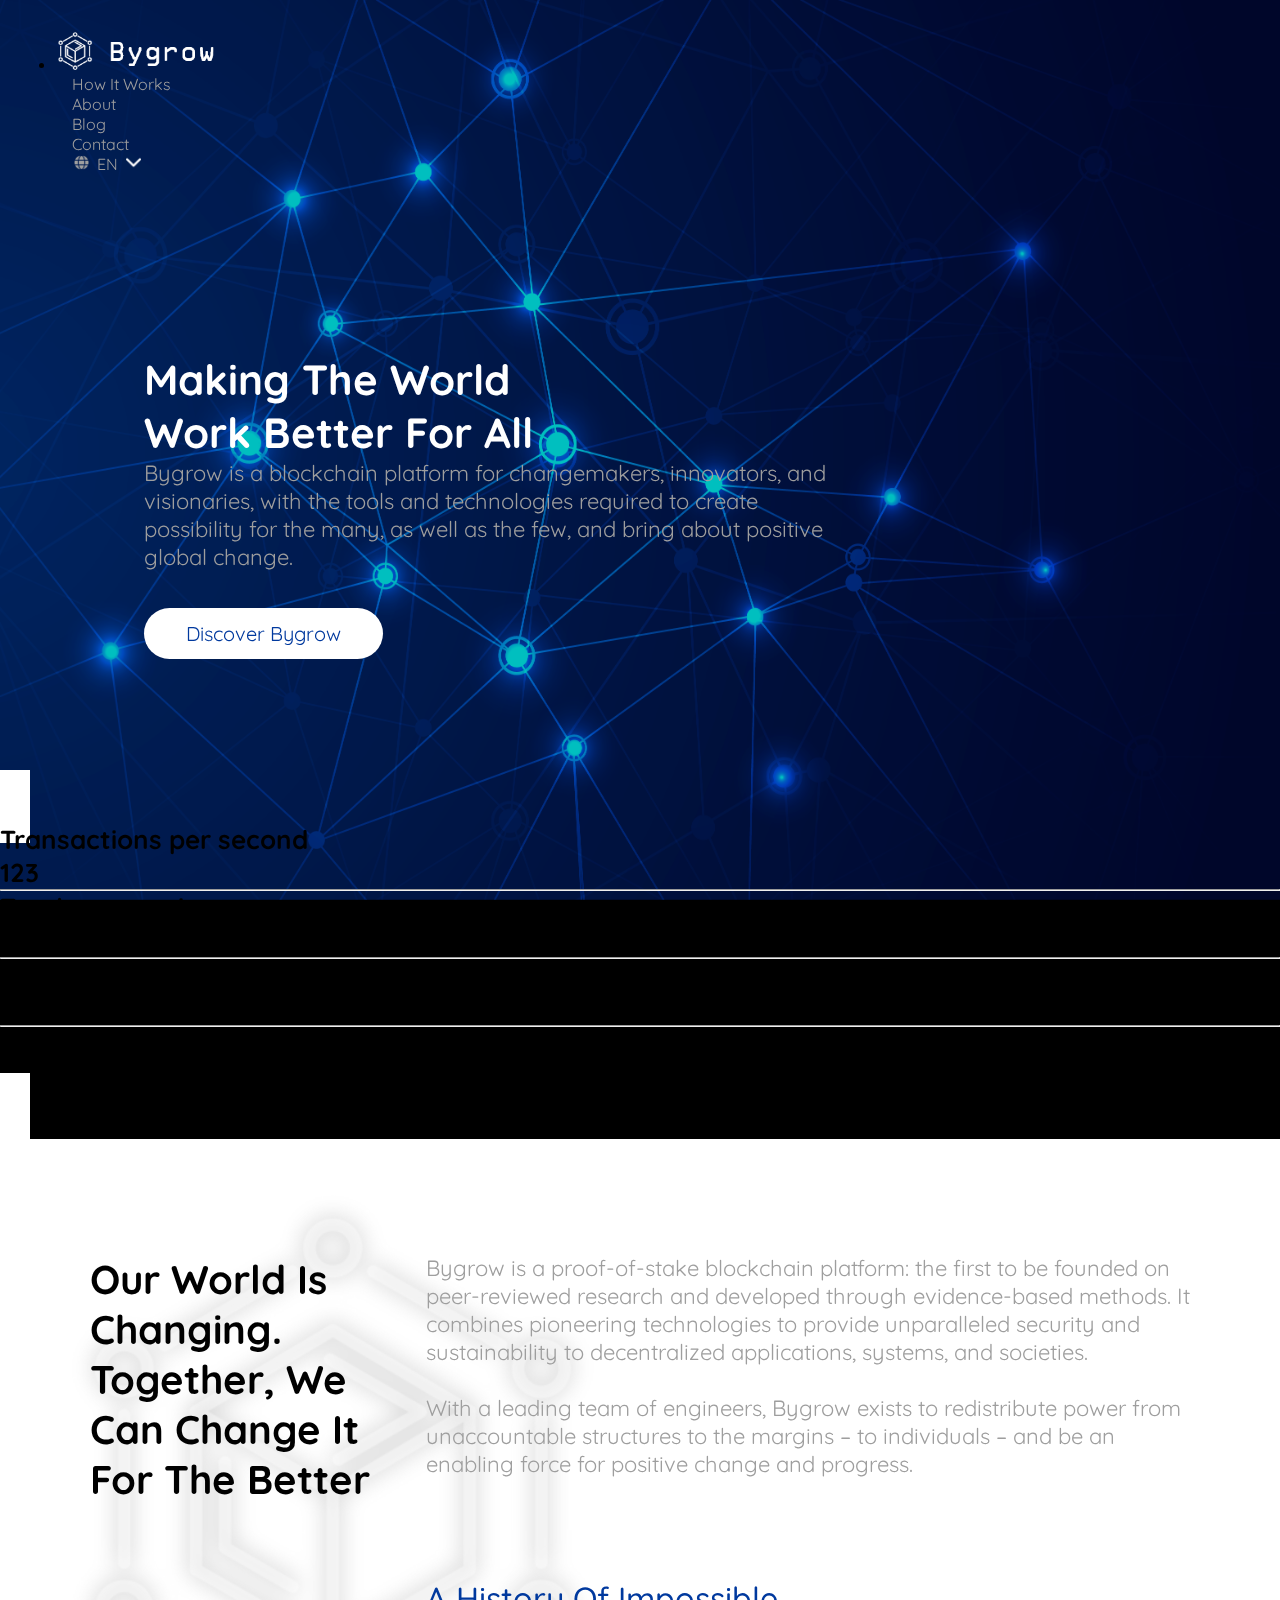
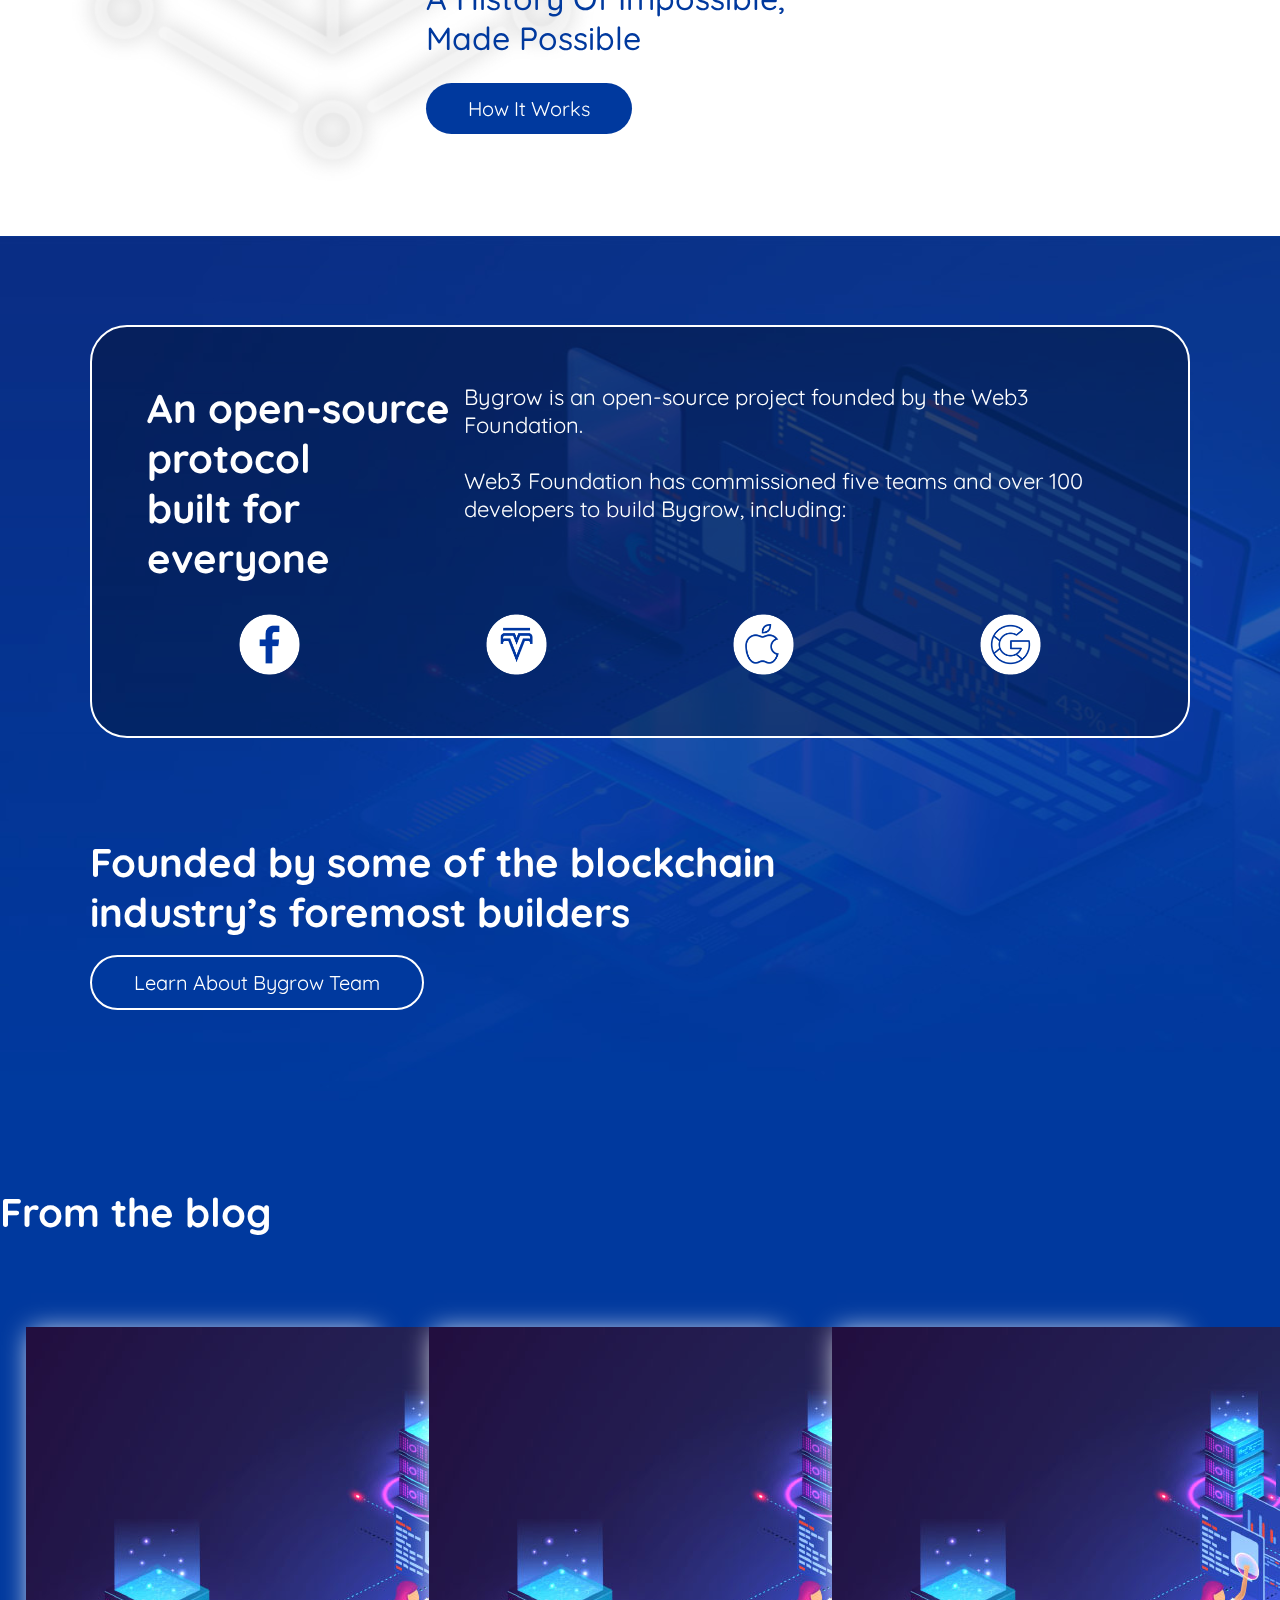
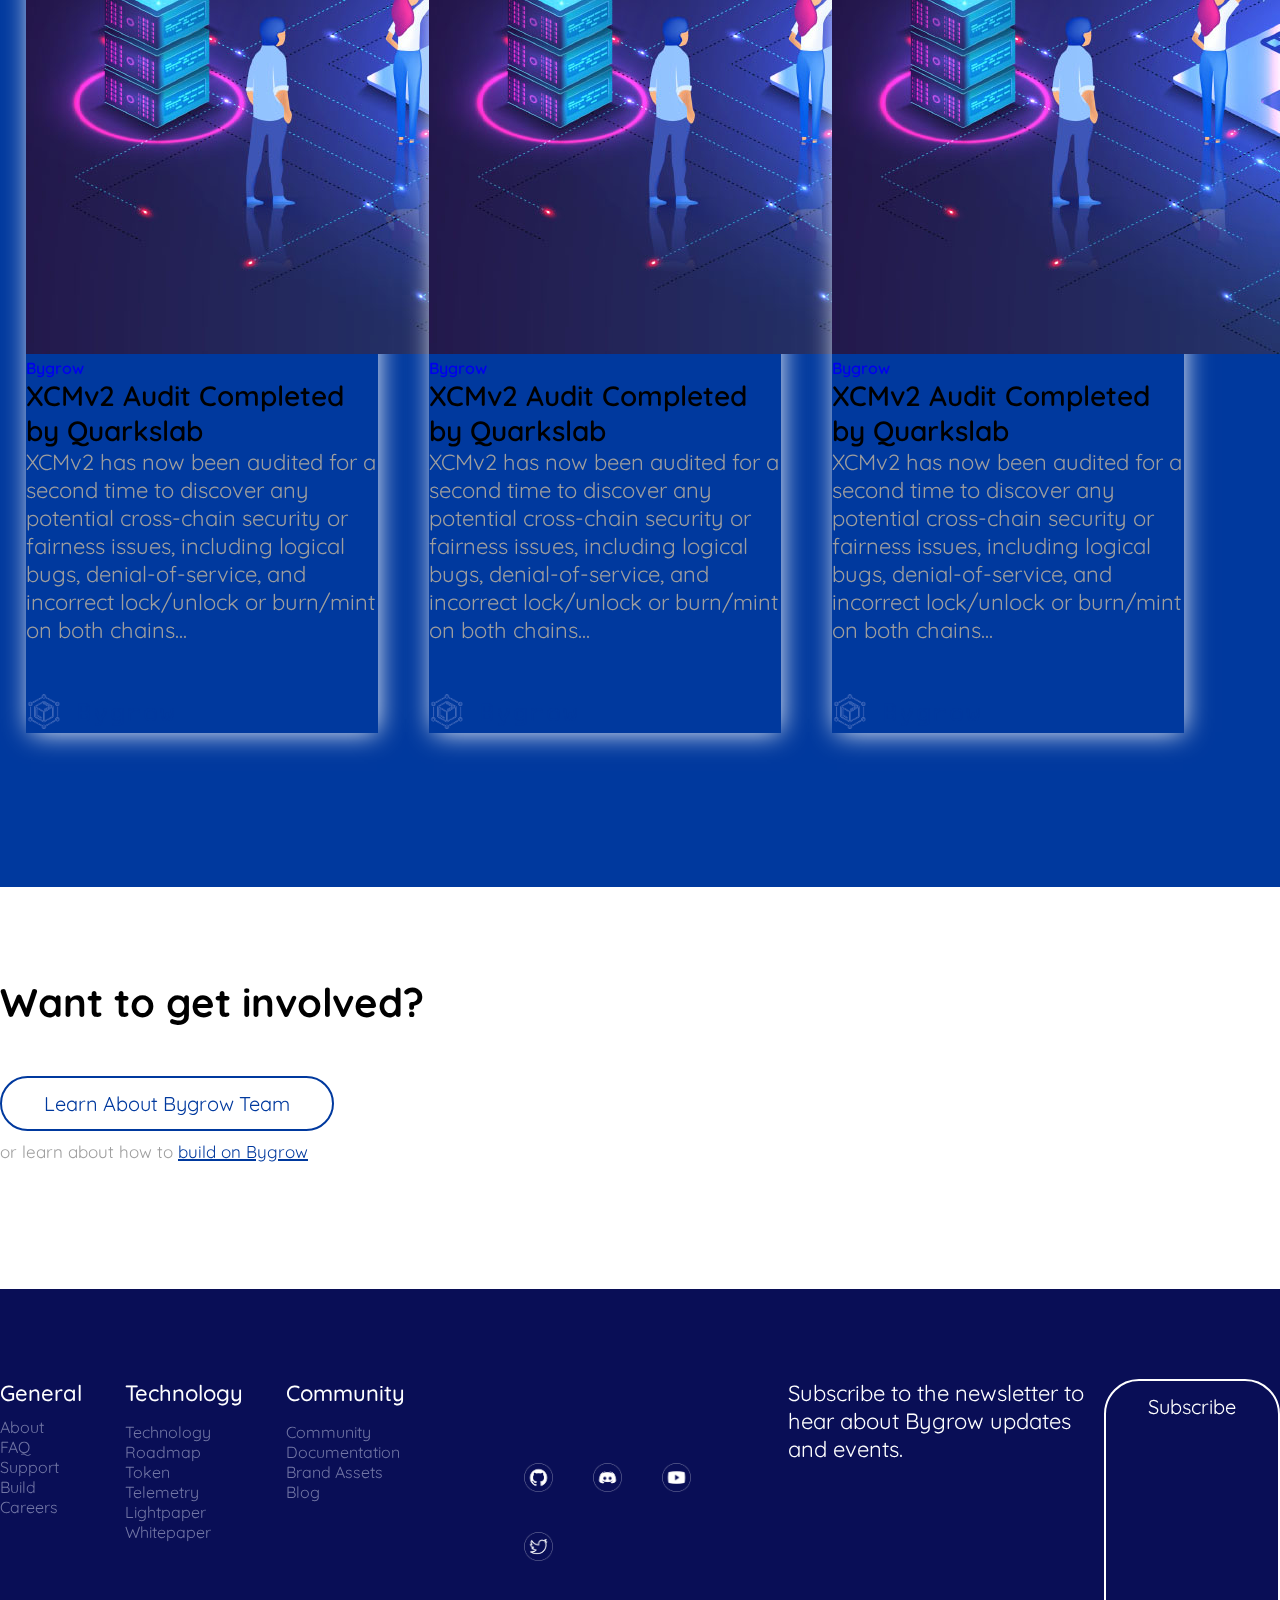
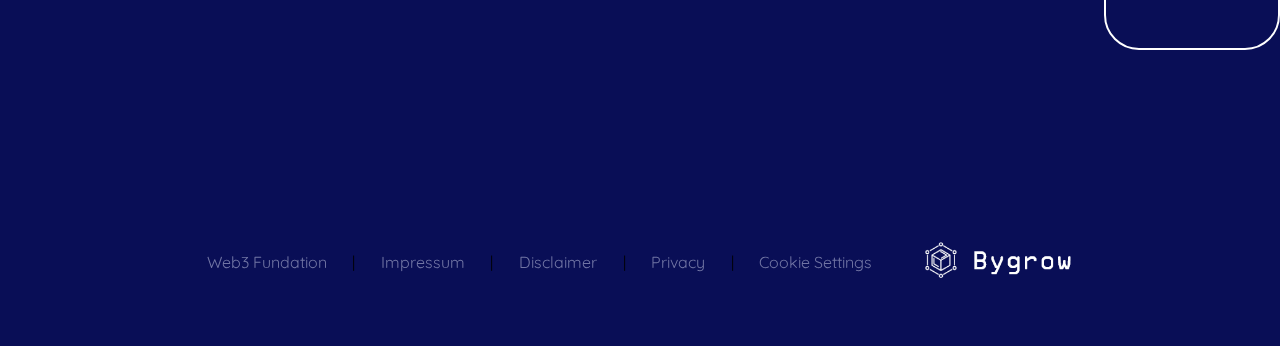
==== index.html @ 1bde553d "second commit windows" ====
<!DOCTYPE html>
<html lang="en">
    <head>
        <meta charset="UTF-8">
        <meta http-equiv="X-UA-Compatible" content="IE=edge">
        <meta name="viewport" content="width=device-width, initial-scale=1.0">

        <!-- ATENCIÓN: La idea es ir haciendo lo mejor posible únicamente con las herramientas que tienen todos hoy en día en el curso.
        No tiene sentido que me ponga a configurar JS si mis compañeros todavía no lo saben, no es justo. 
        Entonces se me ocurrió hacer este desafío, también para practicar los conocimientos y aprender cosas nuevas.
        
        Muchas gracias!

        Atte, 
        Emanuel Nuñez -->

        
        <!-- Fonts {No son las del prototipo pero se parecen} -->
            <!-- Inconsolata -->
                <link rel="preconnect" href="https://fonts.googleapis.com">
                <link rel="preconnect" href="https://fonts.gstatic.com" crossorigin>
                <link href="https://fonts.googleapis.com/css2?family=Inconsolata&display=swap" rel="stylesheet">

            <!-- Quicksand -->
                <link rel="preconnect" href="https://fonts.googleapis.com">
                <link rel="preconnect" href="https://fonts.gstatic.com" crossorigin>
                <link href="https://fonts.googleapis.com/css2?family=Quicksand:wght@300;400;500;600;700&display=swap" rel="stylesheet">

        <!-- CSS only - Conexión a Bootstrap -->
        <link href="https://cdn.jsdelivr.net/npm/bootstrap@5.2.0-beta1/dist/css/bootstrap.min.css" rel="stylesheet" integrity="sha384-0evHe/X+R7YkIZDRvuzKMRqM+OrBnVFBL6DOitfPri4tjfHxaWutUpFmBp4vmVor" crossorigin="anonymous">
        
        <!-- Archivos .css -->
        <link rel="stylesheet" type="text/css" href="css/style.css">
        <link rel="stylesheet" type="text/css" href="css/responsive.css">


        <title>Bygrow - Crypto Blockchain</title>
    </head>

    <!-- Elimino todos los diseños colocados en este HTML y los coloco en CSS -->
    <body>

        <header>

            <!-- Navbar -->
            <nav class="nav-bar">

                <div class="nav-bar__items d-flex flex-row justify-content-between">

                    <ul class="nav d-flex mb-3">
                        <li>
                            <a href="index.html">
                                <img src="assets/logo.png" class="navbar-logo" alt="Bygrow logo">
                            </a>
                        </li>
                    </ul>

                    <ul class="nav d-flex justify-content-end mb-3">



                        <!-- Elementos del navbar -->
                        <!-- <li class="me-auto p-2">
                            <a href="index.html">
                                <img src="assets/logo.png" alt="Bygrow logo">
                            </a>
                        </li> -->


                        <li class="li-item li-item__list"><a href="views/howItWorks.html">How It Works</a></li>
                        <li class="li-item li-item__list"><a href="views/about.html">About</a></li>
                        <li class="li-item li-item__list"><a href="views/blog.html">Blog</a></li>
                        <li class="li-item li-item__list"><a href="views/contact.html">Contact</a></li>
                        <li class="li-item li-item__list li-lang">

                            <div class="lang d-flex justify-content-center align-items-center">
                                <!-- Isoptipo del mundo -->
                                <img src="assets/world.png" class="lang-item mundo-idioma" alt="World">

                                <!-- Este <a></a> va a tener la función de cambiar el idioma -->
                                <a href="#" class="lang-item lang-selector">EN</a>

                                <img src="assets/flecha.png" class="lang-item flecha-idioma" alt="Language Selector">
                            </div>

                        </li>

                        <!-- Por ahora voy a utilizar el icono hamburguesa unicamente
                        para señalar que va a ir ahí pero no es funcional aún, 
                        por eso es que se coloca en una posición incorrecta, 
                        con JS elimino los otros <li> -->
                            <li class="li-item li-hamburguer"><img src="assets/menu.png" alt=""></li>
                    </ul>

                </div>

            </nav>
            
        </header>
        <!--------->
        

        <!-- Sección Portada -->
        <section class="portada">
            
            <div class="">

                <div class="d-flex justify-content-center align-items-center">
                    <!-- Esta era la imagen que ahora es aplicada con CSS como background -->
                    <img src="assets/portada.png" class="fondo-portada" alt="Portrait Image">
                </div>

                <div class="p-2 flex-sm-column contenido-portada">

                    <h1 class="first-title">
                        Making The World <br>
                        Work Better For All
                    </h1>
                    <p class="subtitle"> 
                        Bygrow is a blockchain platform for changemakers, innovators,
                        and visionaries, with the tools and technologies required to create
                        possibility for the many, as well as the few, and bring about
                        positive global change.
                    </p>

                    <!-- Por ahora será un <a></a> pero la intención es un button con JS-->
                    <a href="howItWorks.html" class="boton">Discover Bygrow</a>
                    <!-- <button class="d-sm button">
                        Discover Bygrow
                    </button> -->

                </div>

                <!-- Estos parametros serán entregados con JS desde una base de datos -->
                <div class="general-data d-flex flex-column justify-content-between">

                    <!-- Seguramente diseñe con CSS o diseñe en svg el rectángulo donde va la data -->
                    <!-- <img src="assets/data-portada.png" alt="Data Base Image"> -->

                    <div class="data-number d-flex flex-row align-items-center justify-content-between">
                        <p class="col-md-6">Transactions per second</p>
                        <p class="col-md-6 text-end" data-transactionPerSecond="param">123</p>
                    </div>
                    <!-- Divisor provisorio -->
                    <hr>
                    <div class="data-number d-flex flex-row align-items-center justify-content-between">
                        <p class="col-md-6">Total transaction</p>
                        <p class="col-md-6 text-end" data-totalTransaction="param2">20,200,200</p>
                    </div>
                    <!-- Divisor provisorio -->
                    <hr>
                    <div class="data-number d-flex flex-row align-items-center justify-content-between">
                        <p class="col-md-6">Avg. cost per transaction</p>
                        <p class="col-md-6 text-end" data-cost="param3">$0.000003</p>
                    </div>
                    <!-- Divisor provisorio -->
                    <hr>
                    <div class="data-number d-flex flex-row align-items-center justify-content-between">
                        <p class="col-md-6">Validator nodes</p>
                        <p class="col-md-6 text-end" data-nodes="param4">234</p>
                    </div>

                </div>

            </div>

        </section>
        <!--------->


        <!-- Sección Resumen -->
        <section class="resumen">

            <div class="contenido-resumen">
                

                <!-- <img src="assets/logo-imagen.png" class="resumen-img" alt="Logo Image"> -->
                

                <div class="d-flex resumen-info flex-column justify-content-between">
                    
                    <div class="col-md-6">
                        <h2 class="title">
                            Our World Is Changing.
                            Together, We Can Change It For
                            The Better
                        </h2>
                    </div>

                    <div class="col-md-6">

                        <p class=" subtitle">Bygrow is a proof-of-stake blockchain platform: the first to be
                            founded on peer-reviewed research and developed through
                            evidence-based methods. It combines pioneering technologies to
                            provide unparalleled security and sustainability to decentralized
                            applications, systems, and societies. <br><br>
                            With a leading team of engineers, Bygrow exists to redistribute
                            power from unaccountable structures to the margins – to
                            individuals – and be an enabling force for positive change and
                            progress.
                        </p>
                        <h3>A History Of Impossible, <br>
                            Made Possible
                        </h3>
                        <a href="views/howItWorks.html" class="boton-sec">How It Works</a>
                    </div>
                </div>

            </div>

        </section>
        <!--------->


        <!-- Sección Colaboración -->
        <section class="colaboracion">
        
            <div class="contenido-colaboracion">
                
                <!-- Imagen fondo -->
                <!-- <img src="assets/colaboracion.jpg" class="colaboracion-img" alt="Participates Image"> -->

                <div class="container part-description">

                    <div class="d-flex flex-column justify-content-between colaboracion-texto">
                        <h2>An open-source protocol <br>
                            built for everyone
                        </h2>
                        <p class="subtitle">Bygrow is an open-source project founded by the Web3 Foundation. <br><br>
                            Web3 Foundation has commissioned five teams and over 100 developers to build Bygrow, including:
                        </p>

                    </div>

                    <!-- Cada uno de estos elipses tendrá el logo de la respectiva empresa -->
                    <div class="d-flex justify-content-between empresas-logo">
                        <a href="https://www.facebook.com/" target="_blank"><img src="assets/elipseFace.png" alt="Facebook Logo"></a>
                        <a href="https://www.tesla.com/" target="_blank"><img src="assets/elipseTesla.png" alt="Tesla Logo"></a>
                        <a href="https://www.apple.com/" target="_blank"><img src="assets/elipseApple.png" alt="Apple Logo"></a>
                        <a href="https://www.google.com/" target="_blank"><img src="assets/elipseGoogle.png" alt="Google Logo"></a>
                    </div>

                </div>

                <h2 class="title">
                    Founded by some of the blockchain <br>
                    industry’s foremost builders
                </h2>

                <a href="views/howItWorks.html" class="boton-ter">Learn About Bygrow Team</a>
                
            </div>

        </section>
        <!--------->


        <!-- Sección Resumen del Blog -->
        <section class="contenido-blog-resumen">

            <div class="container">

                <h2 class="title text-center">
                    From the blog
                </h2>

                <!-- Le coloco estilo para que no quede impresentable ahora unicamente -->
                <div class="container blog-cards d-flex flex-column justify-content-center align-items-center">

                    <!-- Con un addEventListener() lleva al blog -->
                    <div class="card info-cards">

                        <img class="card-img-top" src="assets/card-image.jpg" alt="Blog Resume">

                        <!-- Contenido de la tarjeta -->
                        <div class="card-body">
                            <a href="blog.html" class="card-link">Bygrow</a>
                            <h3 class="card-title">XCMv2 Audit Completed by Quarkslab</h3>
                            <p class="subtitle">XCMv2 has now been audited for a
                                second time to discover any
                                potential cross-chain security or
                                fairness issues, including logical
                                bugs, denial-of-service, and
                                incorrect lock/unlock or burn/mint
                                on both chains...
                            </p>
                            <a href="index.html">
                                <!-- Le coloco un width, proximamente con CSS -->
                                <img src="assets/logo-azul.png" alt="Bygrow logo">
                            </a>
                        </div>

                    </div>

                    <!-- Con un addEventListener() lleva al blog -->
                    <div class="card info-cards">

                        <img class="card-img-top" src="assets/card-image.jpg" alt="Blog Resume">

                        <!-- Contenido de la tarjeta -->
                        <div class="card-body">
                            <a href="blog.html" class="card-link">Bygrow</a>
                            <h3 class="card-title">XCMv2 Audit Completed by Quarkslab</h3>
                            <p class="subtitle">XCMv2 has now been audited for a
                                second time to discover any
                                potential cross-chain security or
                                fairness issues, including logical
                                bugs, denial-of-service, and
                                incorrect lock/unlock or burn/mint
                                on both chains...
                            </p>
                            <a href="index.html">
                                <!-- Le coloco un width, proximamente con CSS -->
                                <img src="assets/logo-azul.png" alt="Bygrow logo">
                            </a>
                        </div>

                    </div>

                    <!-- Con un addEventListener() lleva al blog -->
                    <div class="card info-cards">

                        <img class="card-img-top" src="assets/card-image.jpg" alt="Blog Resume">

                        <!-- Contenido de la tarjeta -->
                        <div class="card-body">
                            <a href="blog.html" class="card-link">Bygrow</a>
                            <h3 class="card-title">XCMv2 Audit Completed by Quarkslab</h3>
                            <p class="subtitle">XCMv2 has now been audited for a
                                second time to discover any
                                potential cross-chain security or
                                fairness issues, including logical
                                bugs, denial-of-service, and
                                incorrect lock/unlock or burn/mint
                                on both chains...
                            </p>
                            <a href="index.html">
                                <!-- Le coloco un width, proximamente con CSS -->
                                <img src="assets/logo-azul.png" alt="Bygrow logo">
                            </a>
                        </div>

                    </div>

                </div>

            </div>

        </section>
        <!--------->


        <!-- Sección Unirse -->
        <section class="unirse">

            <div class="container text-center">

                <h2 class="title">Want to get involved?</h2>
                <a href="views/howItWorks.html" class="boton-cua">Learn About Bygrow Team</a>
                <p class="subtitle">or learn about how to <a href="#">build on Bygrow</a></p>

            </div>

        </section>
        <!--------->

        <!-- Footer -->
        <footer class="footer">

            <div class="container">

                <div class="footer-referencias d-flex flex-column align-items-center">

                    <!-- Cada una de las columnas de referencias -->
                    <div class="seccion-referencias col-md-2">

                        <h4>General</h4>
                        <ul>
                            <!-- Las referencias están de ejemplo unicamente -->
                            <li style="list-style: none;"><a href="#">About</a></li>
                            <li style="list-style: none;"><a href="#">FAQ</a></li>
                            <li style="list-style: none;"><a href="#">Support</a></li>
                            <li style="list-style: none;"><a href="#">Build</a></li>
                            <li style="list-style: none;"><a href="#">Careers</a></li>
                        </ul>
                        
                    </div>

                    <!-- Cada una de las columnas de referencias -->
                    <div class="seccion-referencias col-md-2">

                        <h4>Technology</h4>
                        <ul>
                            <!-- Las referencias están de ejemplo unicamente -->
                            <li style="list-style: none;"><a href="#">Technology</a></li>
                            <li style="list-style: none;"><a href="#">Roadmap</a></li>
                            <li style="list-style: none;"><a href="#">Token</a></li>
                            <li style="list-style: none;"><a href="#">Telemetry</a></li>
                            <li style="list-style: none;"><a href="#">Lightpaper</a></li>
                            <li style="list-style: none;"><a href="#">Whitepaper</a></li>
                        </ul>
                        
                    </div>

                    <!-- Cada una de las columnas de referencias -->
                    <div class="seccion-referencias col-md-2">

                        <h4>Community</h4>
                        <ul>
                            <!-- Las referencias están de ejemplo unicamente -->
                            <li style="list-style: none;"><a href="#">Community</a></li>
                            <li style="list-style: none;"><a href="#">Documentation</a></li>
                            <li style="list-style: none;"><a href="#">Brand Assets</a></li>
                            <li style="list-style: none;"><a href="#">Blog</a></li>
                        </ul>
                        
                    </div>

                    <!-- Cada una de las columnas de referencias -->
                    <div class="seccion-referencias seccion-referencias__media col-md-2 d-flex flex-column align-items-center">
                        
                        <!-- Enlaces a redes sociales -->
                        <div class="social-media d-flex flex-row justify-content-between">

                            <!-- Envía a cada red social -->
                            <a href="https://www.github.com/"><img class="footer-social__media" src="assets/githubMedia.png" alt="Social Media"></a>
                            <a href="https://www.discord.com/"><img class="footer-social__media" src="assets/discordMedia.png" alt="Social Media"></a>
                            <a href="https://www.youtube.com/"><img  class="footer-social__media" src="assets/youtubeMedia.png" alt="Social Media"></a>
                            <a href="https://www.twitter.com/"><img  class="footer-social__media" src="assets/twitterMedia.png" alt="Social Media"></a>
                        </div>
                        
                        <p class="subtitle">Subscribe to the newsletter to hear about
                            Bygrow updates and events.
                        </p>

                        <a href="views/howItWorks.html" class="boton-cin">Subscribe</a>

                    </div>

                </div>

                <!-- Bases y condiciones de la empresa -->
                <div class="d-flex flex-column justify-content-center align-items-center footer-bases">
                    
                    <!-- Referencias a información de la empresa -->
                    <a href="#">Web3 Fundation</a>
                    <!-- División provisoria -->
                    |
                    <a href="#">Impressum</a>
                    <!-- División provisoria -->
                    |
                    <a href="#">Disclaimer</a>
                    <!-- División provisoria -->
                    |
                    <a href="#">Privacy</a>
                    <!-- División provisoria -->
                    |
                    <a href="#">Cookie Settings</a>

                    <!-- Referencia a página principal -->
                    <a href="index.html"> <img src="assets/logo.png" alt="Bygrow logo"> </a>

                </div>

            </div>

        </footer>
        <!--------->

    </body>
</html>
---- css/style.css ----
/* ATENCIÓN: El proyecto está realizado en Mobile first, el cual tendrá otro archivo con los media querys correspondientes para diseños Tablet y Desktop */


/* Propiedades personalizadas o variables del style.css */
:root{
    --color-1: #fff;
    --color-2: #9E9E9E;
    --color-3: #606060;
    --color-4: #000;
    --color-5: #00399E;
    --color-6: #090E56;
    --color-7: #7175A4;
}

/* Reseteo el diseño predeterminado del navegador */
* { 
    margin: 0;
    padding: 0;
    box-sizing: border-box;
    font-family: 'Quicksand', sans-serif;;
}





/* Config general */
body {
    background-color: var(--color-4);
}

a {
    text-decoration: none;
}

h2 {
    color: var(--color-4);
    font-weight: bolder;
    font-size: 32px;
    margin-bottom: 8%;    
}

h3 {
    color: var(--color-4);
    font-weight: 600;
    font-size: 28px;
}

.subtitle {
    color: var(--color-2);
    font-size: 22px;
    margin-bottom: 50px;
}

.boton {
    text-decoration: none;
    background-color: var(--color-1);
    color: var(--color-5);
    padding: 13px 42px;
    border-radius: 35px;
    font-size: 20px;
}

.boton:hover {
    text-decoration: none;
    background-color: var(--color-5);
    color: var(--color-1);
    padding: 13px 42px;
    border-radius: 35px;
    border: 2px solid var(--color-1);
    font-size: 20px;
}

.boton-sec {
    text-decoration: none;
    background-color: var(--color-5);
    color: var(--color-1);
    padding: 13px 42px;
    border-radius: 35px;
    font-size: 20px;
}

.boton-sec:hover {
    text-decoration: none;
    background-color: var(--color-1);
    color: var(--color-5);
    padding: 13px 42px;
    border-radius: 35px;
    border: 2px solid var(--color-5);
    font-size: 20px;
}

.boton-ter {
    text-decoration: none;
    background-color: var(--color-5);
    color: var(--color-1);
    padding: 13px 42px;
    border-radius: 35px;
    font-size: 20px;
    border: 2px solid var(--color-1);
}

.boton-ter:hover {
    text-decoration: none;
    background-color: var(--color-1);
    color: var(--color-5);
    padding: 13px 42px;
    border-radius: 35px;
    border: 2px solid var(--color-5);
    font-size: 20px;
}

.boton-cua {
    text-decoration: none;
    background-color: var(--color-1);
    color: var(--color-5);
    padding: 13px 42px;
    border-radius: 35px;
    font-size: 20px;
    border: 2px solid var(--color-5);
}

.boton-cua:hover {
    text-decoration: none;
    background-color: var(--color-5);
    color: var(--color-1);
    padding: 13px 42px;
    border-radius: 35px;
    font-size: 20px;
}

.boton-cin {
    text-decoration: none;
    background-color: var(--color-6);
    color: var(--color-1);
    padding: 13px 42px;
    border-radius: 35px;
    font-size: 20px;
    border: 2px solid var(--color-1);
}

.boton-cin:hover {
    text-decoration: none;
    background-color: var(--color-1);
    color: var(--color-6);
    padding: 13px 42px;
    border-radius: 35px;
    font-size: 20px;
}



/* ----- */




/* Navbar */
.nav-bar {
    background-color: none;
}

.nav-bar .nav-bar__items {
    margin: 2rem 3.5rem;
}

.nav .navbar-logo {
    width: 160px;
}

.nav .li-item {
    margin: 0 1rem;
    font-family: 'Inconsolata', monospace;
    list-style: none;
}

.nav .li-item a {
    color: var(--color-2);
    text-decoration: none;
}

.nav .li-item a:hover {
    color: var(--color-3);
    text-decoration: none;
}

.nav .lang .mundo-idioma, .nav .lang .flecha-idioma {
    width: 15px;
}

.nav .lang-item {
    margin: 0 2px;
}

/* ----- */




/* Sección Portada */
.portada {
    margin: 15% 0;
}

.portada .fondo-portada {
    position: absolute;
    /* width: 100%; */
    height: 100%;
    z-index: -10;
    top: 0;
    left: 0;
    opacity: 0.75;
    position: fixed;
}

.portada .first-title {
    color: var(--color-1);
    font-weight: bold;
    font-size: 42px;
}

.portada .subtitle {
    
}

.portada .general-data {
    display: inline;
    margin-top: 75px;
    background-color: var(--color-1);
    font-size: 26px;
    padding: 20px 30px;
    font-weight: bold;
}

.portada .contenido-portada {
    margin: 35px;
}

/* ----- */




/* Sección Resumen */
.resumen {
    background-color: var(--color-1);
    background-image: url(../assets/logo-imagen.png);
    background-size: cover;
    background-position: left;
}

.contenido-resumen {
    padding: 23% 7%;
}

.contenido-resumen h3 {
    margin-top: 13%;
    margin-bottom: 5%;
    font-size: 27px;
    color: var(--color-5);
    font-weight: 500;
}
/* ----- */




/* Sección Colaboración */
.colaboracion {
    padding-top: 30%;
    padding-bottom: 20%;
    background-image: url('../assets/colaboracion.jpg');
    background-size: cover;
    background-position: center;
}

.contenido-colaboracion {
    padding-left: 7%;
    padding-right: 7%;
}

.colaboracion h2 {
    color: var(--color-1);
}

.colaboracion .empresas-logo {
    margin-bottom: 5%;
}

.colaboracion .empresas-logo img {
    width: 65px;
}

.colaboracion .part-description {
    border: 2px solid var(--color-1);
    border-radius: 37px;
    border-radius: 2;
    padding: 5%;
    background-color: rgba(0, 0, 0, 0.3);
    margin-bottom: 9%;
}

.colaboracion .part-description p {
    color: var(--color-1);
}
/* ----- */



/* Sección Contenido blog resumen */
.contenido-blog-resumen {
    padding-top: 25%;
    padding-bottom: 20%;
    background-color: var(--color-5);
}

.contenido-blog-resumen h2 {
    color: var(--color-1);
    margin-bottom: 5%;
}

.contenido-blog-resumen .card {
    margin-bottom: 10%;
}

.contenido-blog-resumen .info-cards {
    width: 22rem;
    box-shadow: 2px 2px 26px -3px var(--color-1);
}

.contenido-blog-resumen .card-body a {
    font-weight: 600;
}

.contenido-blog-resumen .card-body img {
    width: 150px;
}

/* ------ */



/* Sección Unirse */
.unirse {
    padding-top: 25%;
    padding-bottom: 15%;
    background-color: var(--color-1);
}

.unirse .subtitle {
    margin-top: 7%;
    font-size: 17px;
}

.unirse .subtitle a {
    color: var(--color-5);
    text-decoration: solid underline var(--color-5) 2px;
}

.unirse .subtitle a:hover {
    color: var(--color-5);
    text-decoration: solid underline var(--color-5) 2px;
}
/* ----- */




/* Sección Footer */
.footer {
    padding-top: 15%;
    padding-bottom: 15%;
    background-color: var(--color-6);
}

.footer h4 {
    color: var(--color-1);
    font-size: 22px;
    font-weight: 500;
}

.footer ul {
    padding: 0;
    text-align: center;
}

.footer .social-media {
    margin: 8% 7%;
}

.footer li a {
    color: var(--color-7);
}

.footer .footer-social__media {
    width: 65px;
    padding: 8%;
}

.footer .subtitle {
    color: var(--color-1);
    text-align: center;
    margin-bottom: 22px;
}

.footer .footer-bases {
    margin-top: 13%;
}

.footer .footer-bases a {
    margin-bottom: -4%;
    color: var(--color-7);
}

.footer .footer-bases img {
    margin-top: 25%;
    width: 150px;
}

/* ----- */
---- css/responsive.css ----
@media only screen and (min-width:992px) {
    /* Config General */
    h2 {
        color: var(--color-4);
        font-weight: bolder;
        font-size: 40px;
        margin-bottom: 5%;
    }
    
    /* ----- */


    /* Navbar */
    .nav .li-item__list {
        visibility: visible;
    }

    .nav .li-hamburguer {
        visibility: hidden;
    }
    /* ----- */



    /* Seccion Portada */
    .portada {
        margin: 1% 0;
    }

    .portada .subtitle {
        margin-right: 30%;
    }

    .portada .contenido-portada {
        margin: 9rem 9rem;
    }

    .contenido-resumen {
        padding: 9% 7%;
    }

    .portada .general-data {
        margin-bottom: 75px;
    }

    .subtitle {
        color: var(--color-2);
        font-size: 22px;
    }

    .portada .fondo-portada {
        position: absolute;
        width: 100%;
        /* height: 100%; */
        z-index: -10;
        top: 0;
        left: 0;
        opacity: 0.75;
        position: fixed;
    }
    /* ----- */



    /* Sección Resumen */
    .resumen .resumen-info {
        display: flex!important;
        flex-direction: row!important;
    }

    .contenido-resumen h3 {
        margin-top: 13%;
        margin-bottom: 5%;
        font-size: 32px;
        color: var(--color-5);
        font-weight: 500;
    }

    .resumen {
        background-color: var(--color-1);
        background-image: url(../assets/logo-imagen.png);
        background-size: cover;
        background-position: left center;
        background-size: 52%;
        background-repeat: no-repeat;
    }
    /* ----- */




    /* Sección Colaboración */
    .colaboracion {
        padding-top: 7%;
        padding-bottom: 9%;
        background-image: url('../assets/colaboracion.jpg');
        background-size: cover;
        background-position: center;
    }

    .colaboracion h2 {
        color: var(--color-1);
        margin-bottom: 3%;
    }

    .colaboracion .empresas-logo {
        display: flex!important;
        justify-content: space-around;
        margin-bottom: 0%;
    }

    .colaboracion .colaboracion-texto {
        display: flex!important;
        flex-direction: row!important;
    }

    .colaboracion .part-description {
        border: 2px solid var(--color-1);
        border-radius: 37px;
        border-radius: 2;
        padding: 5%;
        background-color: rgba(0, 0, 0, 0.3);
        margin-bottom: 9%;
        max-width: 100%;
    }
    /* ----- */



    /* Sección Resumen del blog */
    .contenido-blog-resumen {
        padding-top: 6%;
        padding-bottom: 10%;
        background-color: var(--color-5);
    }

    .contenido-blog-resumen .blog-cards {
        display: flex!important;
        flex-direction: row!important;
    }

    .contenido-blog-resumen .card {
        margin-bottom: 10%;
        margin: 2%;
    }
    /* ----- */


    /* Sección Unirse */
    .unirse {
        padding-top: 7%;
        padding-bottom: 6%;
        background-color: var(--color-1);
    }

    .unirse .subtitle {
        margin-top: 2%;
        font-size: 17px;
    }
    /* ----- */


    /* Sección Footer */
    .footer {
        padding-top: 7%;
        padding-bottom: 3%;
        background-color: var(--color-6);
    }

    .footer .footer-referencias {
        display: flex!important;
        flex-direction: row!important;
        justify-content: space-between!important;
    }

    .footer .seccion-referencias li {
        text-align: left;
    }

    .footer .seccion-referencias__media {
        display: flex!important;
        align-items: left!important;
    }

    .footer h4 {
        color: var(--color-1);
        font-size: 22px;
        font-weight: 500;
        margin-bottom: 13%;
    }

    .footer .subtitle {
        color: var(--color-1);
        text-align: left;
        margin-bottom: 22px;
        width: 24rem;
    }

    .footer .footer-bases {
        display: flex!important;
        flex-direction: row!important;
        justify-content: center!important;
        align-items: center!important;
    }

    .footer .footer-bases img {
        margin-top: 0%;
        width: 150px;
    }

    .footer .footer-bases a {
        margin: 2%;
    }
    /* ----- */

}




@media only screen and (max-width:992px) {
    /* Navbar */
    .nav .li-item__list {
        visibility: hidden;
    }

    .nav .li-hamburguer {
        visibility: visible;
    }
    /* ----- */
}
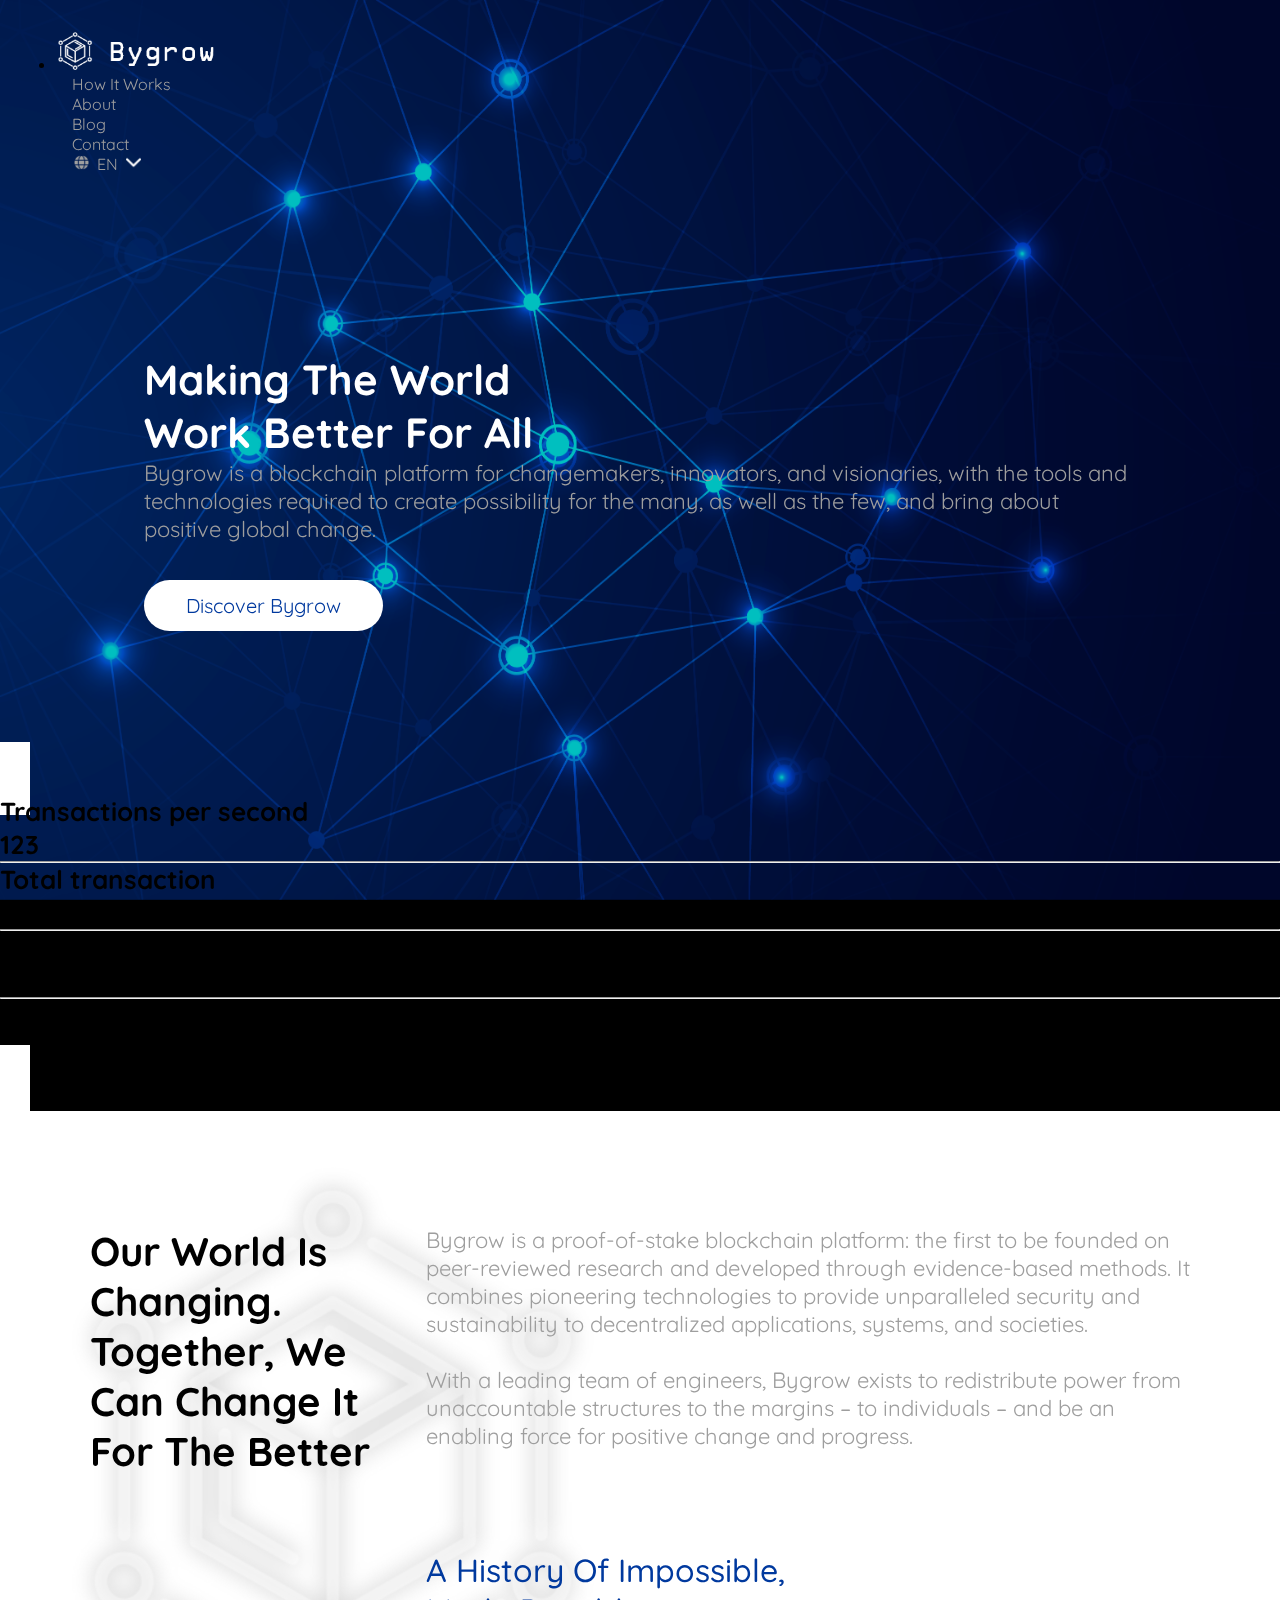
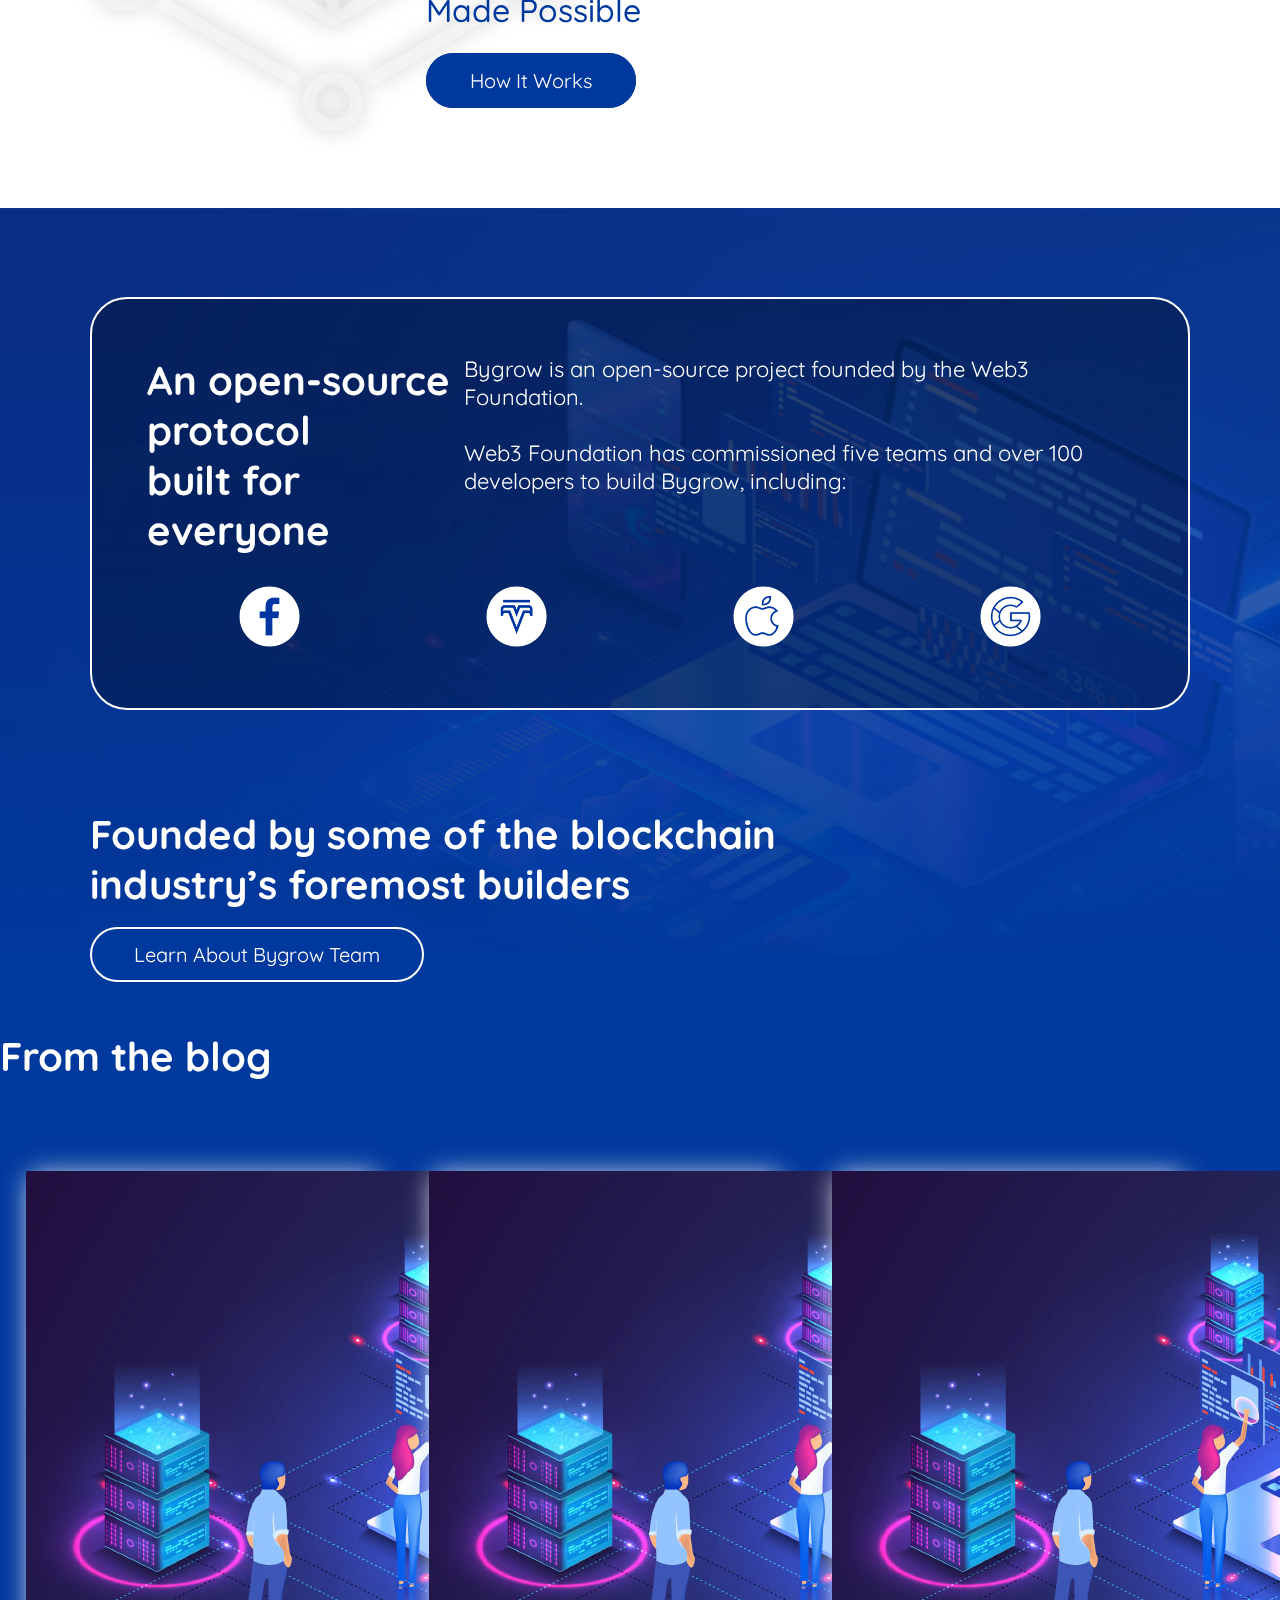
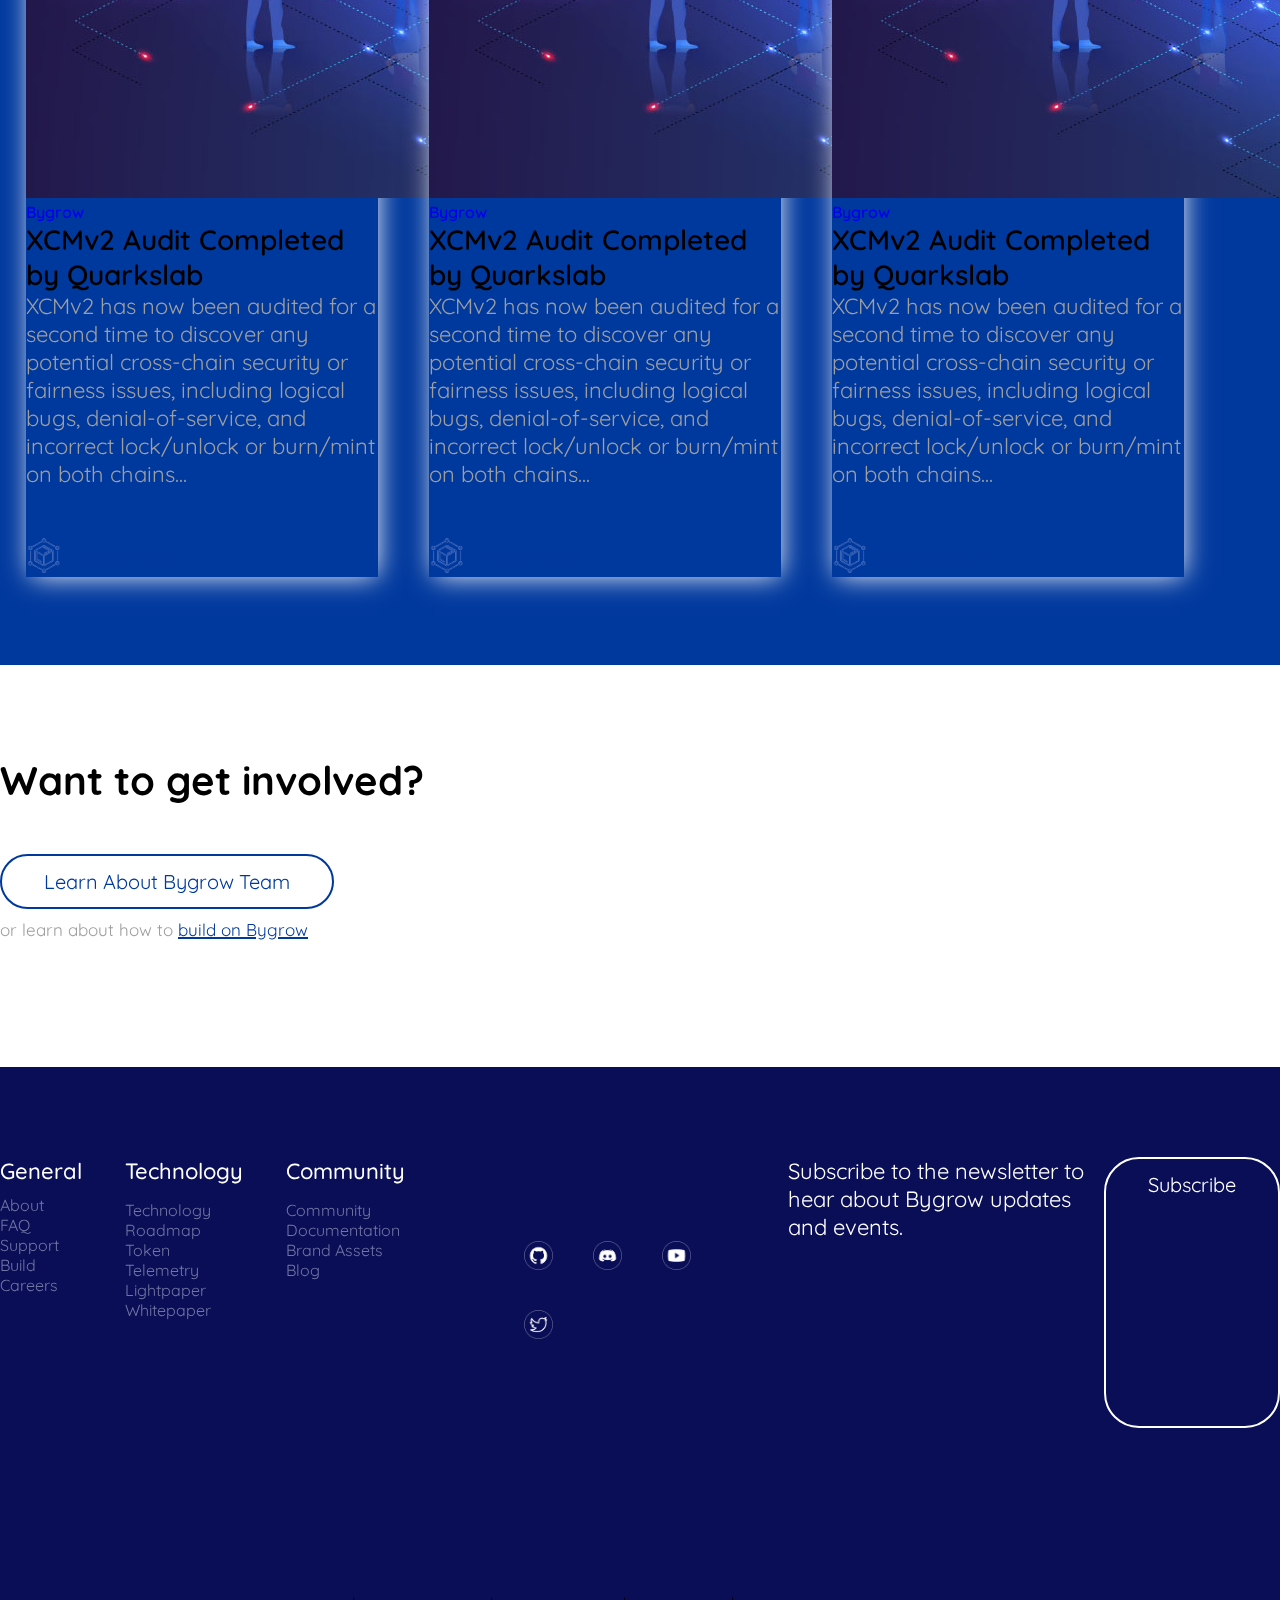
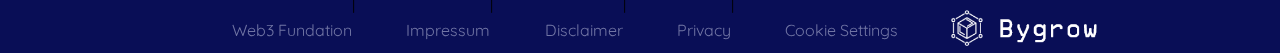
==== commit 87703847: "Versión Final Uno" ====
--- a/index.html
+++ b/index.html
@@ -45,9 +45,9 @@
             <!-- Navbar -->
             <nav class="nav-bar">
 
-                <div class="nav-bar__items d-flex flex-row justify-content-between">
-
-                    <ul class="nav d-flex mb-3">
+                <div class="nav-bar__items d-flex flex-row justify-content-between align-items-center">
+
+                    <ul class="nav d-flex">
                         <li>
                             <a href="index.html">
                                 <img src="assets/logo.png" class="navbar-logo" alt="Bygrow logo">
@@ -55,7 +55,7 @@
                         </li>
                     </ul>
 
-                    <ul class="nav d-flex justify-content-end mb-3">
+                    <ul class="nav d-flex justify-content-end align-items-center">
 
 
 
@@ -101,7 +101,7 @@
         
 
         <!-- Sección Portada -->
-        <section class="portada">
+        <section id="index" class="portada">
             
             <div class="">
 
@@ -110,7 +110,7 @@
                     <img src="assets/portada.png" class="fondo-portada" alt="Portrait Image">
                 </div>
 
-                <div class="p-2 flex-sm-column contenido-portada">
+                <div class="p-2 flex-sm-column contenido-portada col-md-6">
 
                     <h1 class="first-title">
                         Making The World <br>
@@ -124,7 +124,7 @@
                     </p>
 
                     <!-- Por ahora será un <a></a> pero la intención es un button con JS-->
-                    <a href="howItWorks.html" class="boton">Discover Bygrow</a>
+                    <a href="/views/howItWorks.html" class="boton">Discover Bygrow</a>
                     <!-- <button class="d-sm button">
                         Discover Bygrow
                     </button> -->
@@ -177,7 +177,7 @@
                 <!-- <img src="assets/logo-imagen.png" class="resumen-img" alt="Logo Image"> -->
                 
 
-                <div class="d-flex resumen-info flex-column justify-content-between">
+                <div class="d-flex resumen-info flex-column justify-content-between row">
                     
                     <div class="col-md-6">
                         <h2 class="title">
@@ -223,17 +223,17 @@
                 <div class="container part-description">
 
                     <div class="d-flex flex-column justify-content-between colaboracion-texto">
-                        <h2>An open-source protocol <br>
+                        <h2 class="col-md-6">An open-source protocol <br>
                             built for everyone
                         </h2>
-                        <p class="subtitle">Bygrow is an open-source project founded by the Web3 Foundation. <br><br>
+                        <p class="subtitle col-md-6">Bygrow is an open-source project founded by the Web3 Foundation. <br><br>
                             Web3 Foundation has commissioned five teams and over 100 developers to build Bygrow, including:
                         </p>
 
                     </div>
 
                     <!-- Cada uno de estos elipses tendrá el logo de la respectiva empresa -->
-                    <div class="d-flex justify-content-between empresas-logo">
+                    <div class="d-flex justify-content-around empresas-logo">
                         <a href="https://www.facebook.com/" target="_blank"><img src="assets/elipseFace.png" alt="Facebook Logo"></a>
                         <a href="https://www.tesla.com/" target="_blank"><img src="assets/elipseTesla.png" alt="Tesla Logo"></a>
                         <a href="https://www.apple.com/" target="_blank"><img src="assets/elipseApple.png" alt="Apple Logo"></a>
@@ -357,7 +357,7 @@
 
                 <h2 class="title">Want to get involved?</h2>
                 <a href="views/howItWorks.html" class="boton-cua">Learn About Bygrow Team</a>
-                <p class="subtitle">or learn about how to <a href="#">build on Bygrow</a></p>
+                <p class="subtitle">or learn about how to <a class="efect" href="#">build on Bygrow</a></p>
 
             </div>
 
@@ -423,10 +423,10 @@
                         <div class="social-media d-flex flex-row justify-content-between">
 
                             <!-- Envía a cada red social -->
-                            <a href="https://www.github.com/"><img class="footer-social__media" src="assets/githubMedia.png" alt="Social Media"></a>
-                            <a href="https://www.discord.com/"><img class="footer-social__media" src="assets/discordMedia.png" alt="Social Media"></a>
-                            <a href="https://www.youtube.com/"><img  class="footer-social__media" src="assets/youtubeMedia.png" alt="Social Media"></a>
-                            <a href="https://www.twitter.com/"><img  class="footer-social__media" src="assets/twitterMedia.png" alt="Social Media"></a>
+                            <a target="_blank" href="https://www.github.com/"><img class="footer-social__media" src="assets/githubMedia.png" alt="Social Media"></a>
+                            <a target="_blank" href="https://www.discord.com/"><img class="footer-social__media" src="assets/discordMedia.png" alt="Social Media"></a>
+                            <a target="_blank" href="https://www.youtube.com/"><img  class="footer-social__media" src="assets/youtubeMedia.png" alt="Social Media"></a>
+                            <a target="_blank" href="https://www.twitter.com/"><img  class="footer-social__media" src="assets/twitterMedia.png" alt="Social Media"></a>
                         </div>
                         
                         <p class="subtitle">Subscribe to the newsletter to hear about
@@ -458,7 +458,7 @@
                     <a href="#">Cookie Settings</a>
 
                     <!-- Referencia a página principal -->
-                    <a href="index.html"> <img src="assets/logo.png" alt="Bygrow logo"> </a>
+                    <a href="#index"> <img src="assets/logo.png" alt="Bygrow logo"> </a>
 
                 </div>
 
--- a/css/style.css
+++ b/css/style.css
@@ -10,6 +10,8 @@
     --color-5: #00399E;
     --color-6: #090E56;
     --color-7: #7175A4;
+    --color-8: #06327A;
+    --color-9: #E9E9E9;
 }
 
 /* Reseteo el diseño predeterminado del navegador */
@@ -59,6 +61,7 @@
     padding: 13px 42px;
     border-radius: 35px;
     font-size: 20px;
+    transition: all 0.5s ease-in-out;
 }
 
 .boton:hover {
@@ -67,76 +70,85 @@
     color: var(--color-1);
     padding: 13px 42px;
     border-radius: 35px;
+    /* border: 2px solid var(--color-1); */
+    font-size: 20px;
+    box-shadow: 5px -4px 18px -5px var(--color-1);
+}
+
+.boton-sec {
+    text-decoration: none;
+    background-color: var(--color-5);
+    color: var(--color-1);
+    padding: 13px 42px;
+    border-radius: 35px;
+    font-size: 20px;
+    transition: all 0.5s ease-in-out;
+    border: 2px solid var(--color-5);
+}
+
+.boton-sec:hover {
+    text-decoration: none;
+    background-color: var(--color-1);
+    color: var(--color-5);
+    padding: 13px 42px;
+    border-radius: 35px;
+    font-size: 20px;
+    box-shadow: 5px -4px 18px -5px var(--color-6);
     border: 2px solid var(--color-1);
-    font-size: 20px;
-}
-
-.boton-sec {
+}
+
+.boton-ter {
     text-decoration: none;
     background-color: var(--color-5);
     color: var(--color-1);
     padding: 13px 42px;
     border-radius: 35px;
     font-size: 20px;
-}
-
-.boton-sec:hover {
-    text-decoration: none;
-    background-color: var(--color-1);
-    color: var(--color-5);
-    padding: 13px 42px;
-    border-radius: 35px;
+    border: 2px solid var(--color-1);
+    transition: all 0.5s ease-in-out;
+}
+
+.boton-ter:hover {
+    text-decoration: none;
+    background-color: var(--color-1);
+    color: var(--color-5);
+    padding: 13px 42px;
+    border-radius: 35px;
+    /* border: 2px solid var(--color-5); */
+    font-size: 20px;
+    box-shadow: 5px -4px 18px -5px var(--color-1);
+}
+
+.boton-cua {
+    text-decoration: none;
+    background-color: var(--color-1);
+    color: var(--color-5);
+    padding: 13px 42px;
+    border-radius: 35px;
+    font-size: 20px;
     border: 2px solid var(--color-5);
-    font-size: 20px;
-}
-
-.boton-ter {
+    transition: all 0.5s ease-in-out;
+}
+
+.boton-cua:hover {
     text-decoration: none;
     background-color: var(--color-5);
     color: var(--color-1);
     padding: 13px 42px;
     border-radius: 35px;
     font-size: 20px;
+    box-shadow: 5px -4px 18px -5px var(--color-6);
+}
+
+.boton-cin {
+    text-decoration: none;
+    background-color: var(--color-6);
+    color: var(--color-1);
+    padding: 13px 42px;
+    border-radius: 35px;
+    font-size: 20px;
     border: 2px solid var(--color-1);
-}
-
-.boton-ter:hover {
-    text-decoration: none;
-    background-color: var(--color-1);
-    color: var(--color-5);
-    padding: 13px 42px;
-    border-radius: 35px;
-    border: 2px solid var(--color-5);
-    font-size: 20px;
-}
-
-.boton-cua {
-    text-decoration: none;
-    background-color: var(--color-1);
-    color: var(--color-5);
-    padding: 13px 42px;
-    border-radius: 35px;
-    font-size: 20px;
-    border: 2px solid var(--color-5);
-}
-
-.boton-cua:hover {
-    text-decoration: none;
-    background-color: var(--color-5);
-    color: var(--color-1);
-    padding: 13px 42px;
-    border-radius: 35px;
-    font-size: 20px;
-}
-
-.boton-cin {
-    text-decoration: none;
-    background-color: var(--color-6);
-    color: var(--color-1);
-    padding: 13px 42px;
-    border-radius: 35px;
-    font-size: 20px;
-    border: 2px solid var(--color-1);
+    transition: all 0.5s ease-in-out;
 }
 
 .boton-cin:hover {
@@ -146,6 +158,7 @@
     padding: 13px 42px;
     border-radius: 35px;
     font-size: 20px;
+    box-shadow: 5px -4px 18px -5px var(--color-1);
 }
 
 
@@ -177,10 +190,11 @@
 .nav .li-item a {
     color: var(--color-2);
     text-decoration: none;
+    transition: all 0.5s;
 }
 
 .nav .li-item a:hover {
-    color: var(--color-3);
+    color: var(--color-1);
     text-decoration: none;
 }
 
@@ -219,10 +233,6 @@
     font-size: 42px;
 }
 
-.portada .subtitle {
-    
-}
-
 .portada .general-data {
     display: inline;
     margin-top: 75px;
@@ -291,6 +301,14 @@
     width: 65px;
 }
 
+.colaboracion .empresas-logo a {
+    transition: all 1s ease-in-out;
+}
+
+.colaboracion .empresas-logo a:hover {
+    transform: rotate(360deg);
+}
+
 .colaboracion .part-description {
     border: 2px solid var(--color-1);
     border-radius: 37px;
@@ -345,6 +363,7 @@
     padding-top: 25%;
     padding-bottom: 15%;
     background-color: var(--color-1);
+    margin-top: -1px;
 }
 
 .unirse .subtitle {
@@ -354,12 +373,12 @@
 
 .unirse .subtitle a {
     color: var(--color-5);
+    transition: all 1s ease; 
     text-decoration: solid underline var(--color-5) 2px;
 }
 
 .unirse .subtitle a:hover {
-    color: var(--color-5);
-    text-decoration: solid underline var(--color-5) 2px;
+    color: var(--color-7);
 }
 /* ----- */
 
@@ -390,6 +409,19 @@
 
 .footer li a {
     color: var(--color-7);
+    transition: all 0.5s;
+}
+
+.footer li a:hover {
+    color: var(--color-1);
+}
+
+.footer .footer-bases a {
+    transition: all 0.5s;
+}
+
+.footer .footer-bases a:hover {
+    color: var(--color-1);
 }
 
 .footer .footer-social__media {
@@ -397,6 +429,14 @@
     padding: 8%;
 }
 
+.footer .social-media a {
+    transition: all 1s;
+}
+
+.footer .social-media a:hover {
+    transform: rotate(360deg);
+}
+
 .footer .subtitle {
     color: var(--color-1);
     text-align: center;
@@ -410,6 +450,7 @@
 .footer .footer-bases a {
     margin-bottom: -4%;
     color: var(--color-7);
+    margin-left: 4%;
 }
 
 .footer .footer-bases img {
@@ -417,4 +458,421 @@
     width: 150px;
 }
 
-/* ----- */
+
+/* ----- */
+
+
+
+
+
+/* Página How It Works */
+.portada-how .fondo-portada {
+    position: absolute;
+    /* width: 100%; */
+    height: 100%;
+    z-index: -10;
+    top: 0;
+    right: 0;
+    opacity: 0.75;
+    /* position: fixed; */
+}
+
+.portada-how {
+    margin: 15% 0;
+}
+
+.portada-how .subtitle-how {
+    color: var(--color-1);
+    font-size: 22px;
+    margin-bottom: 50px;
+}
+
+.portada-how .fondo-portada {
+    position: absolute;
+    /* width: 100%; */
+    /* height: 100%; */
+    z-index: -10;
+    right: 0;
+    top: 0;
+    opacity: 0.75;
+    position: fixed;
+}
+
+.portada-how .first-title {
+    color: var(--color-1);
+    font-weight: bold;
+    font-size: 42px;
+}
+
+.portada-how .general-data {
+    display: inline;
+    margin-top: 75px;
+    background-color: var(--color-1);
+    font-size: 26px;
+    padding: 20px 30px;
+    font-weight: bold;
+}
+
+.portada-how .contenido-portada {
+    margin: 35px;
+}
+
+/* ----- */
+
+
+
+
+/* Sección informacion-how__it-works */
+.informacion-how__it-works {
+    background-color: var(--color-1);
+}
+
+.informacion-how__it-works .selector-pag a {
+    color: var(--color-5);
+    font-weight: 500;
+}
+
+.informacion-how__it-works .contenido .selector-pag {
+    visibility: hidden;
+}
+
+.informacion-how__it-works .selector-pag a:hover {
+    color: var(--color-6);
+}
+
+/* !Eliminar esto DESPUES */
+/* .informacion-how__it-works img {
+    width: 120px;
+} */
+/* !-- */
+
+.informacion-how__it-works .how-image {
+    width: 70%;
+    margin-bottom: 11%;
+    margin-top: 10%;
+}
+
+.informacion-how__it-works .title {
+    /* margin-left: 5%; */
+    margin-top: 5%;
+    font-weight: 900;
+}
+
+.informacion-how__it-works .subtitle {
+    color: var(--color-4);
+    /* margin-left: 5%; */
+    margin-right: 13%;
+    font-weight: 400;
+    font-size: 18px;
+}
+
+.informacion-how__it-works .subtitle span {
+    font-size: 25px;
+    color: var(--color-4);
+    font-weight: 400;
+}
+
+.informacion-how__it-works .how-purpose {
+    background-color: var(--color-8);
+}
+
+.informacion-how__it-works .how-purpose .title {
+    color: var(--color-1);
+}
+
+.informacion-how__it-works .how-purpose .subtitle {
+    color: var(--color-1);
+    margin-right: 0;
+    /* margin-left: 13%; */
+}
+
+.informacion-how__it-works .how-purpose-text {
+    margin-left: 13%;    
+}
+
+.informacion-how__it-works .how-technology {
+    background-color: var(--color-9);
+    padding-bottom: 3%;
+}
+
+.informacion-how__it-works .how-technology a {
+    display: flex;
+    /* margin: auto; */
+    justify-content: center;
+    width: 35%;
+    margin-top: -41px;
+}
+
+/* ----- */
+
+
+
+
+
+/* Sección About */
+.nav-bar__about {
+    background-color: var(--color-1);
+}
+
+.nav-bar__about .nav-bar__items {
+    padding: 2rem 3.5rem;
+    margin: 0;
+}
+
+.nav-bar__about .nav .li-item a {
+    color: var(--color-5);
+    text-decoration: none;
+    font-weight: 600;
+}
+
+.nav-bar__about .nav .li-item a:hover {
+    color: var(--color-6);
+    text-decoration: none;
+}
+
+.portada-about {
+    background-color: var(--color-1);
+    /* padding: 12% 0; */
+    padding-top: 20%;
+    padding-bottom: 20%;
+    margin-top: -10px;
+}
+
+.portada-about h1 {
+    font-weight: bolder;
+}
+/* ----- */
+
+
+/* Sección resumen-about */
+.resumen-about {
+    background-image: url("../assets/cloud2.jpg");
+    background-position: center center;
+    background-repeat: no-repeat;
+    background-size: cover;
+}
+
+.resumen-about .contenido-resumen .title {
+    color: var(--color-1);
+}
+
+.resumen-about .contenido-subtitle {
+    font-size: 18px;
+}
+
+.resumen-about .subtitle {
+    color: var(--color-1);
+}
+/* ----- */
+
+
+
+
+/* Sección Nosotros */
+.nosotros .contenido-nosotros img {
+    width: 100%;
+}
+
+.contenido-team .subtitle-team {
+    font-size: 25px;
+    padding: 0 5%;
+    margin: auto;
+    text-align: center;
+    margin-top: -30%;
+    margin-bottom: 5%;
+    color: var(--color-1);
+    font-weight: bold;
+    text-shadow: 1px 1px 4px var(--color-4);
+}
+/* ----- */
+
+
+
+/* Sección Contenido Team */
+.contenido-team {
+    background-color: var(--color-1);
+    padding-top: 0%;
+    margin-top: -4%;
+}
+
+.contenido-team .card {
+    border-radius: 6%;
+    box-shadow: 2px 2px 26px -13px var(--color-4);
+}
+
+.contenido-team .card-title {
+    font-size: 22px;
+    font-weight: 800;
+}
+
+.contenido-team .type-founder {
+    font-weight: 500;
+    margin-bottom: 22px;
+}
+
+.contenido-team .contenido-team__info {
+    font-size: 19px;
+}
+
+/* ----- */
+
+
+
+
+/* Sección Contenido Blog */
+.contenido-blog {
+    background-color: var(--color-1);
+    margin-top: -5px;
+}
+
+.contenido-blog .info-cards {
+    margin-bottom: 40px;
+    box-shadow: 2px 2px 26px -15px var(--color-4);
+    border-radius: 20px;
+    padding: 0;
+    width: 22rem;
+    margin: auto;
+    margin-bottom: 50px;
+}
+
+.contenido-blog .info-cards .card-img-top {
+    border-radius: 20px 20px 0 0;
+}
+
+.contenido-blog .contenido-cards {
+    margin: auto;
+}
+
+.contenido-blog .page-selector {
+    margin-top: 3%;
+}
+
+/* ----- */
+
+
+
+
+
+/* Sección Contacto */
+.contacto-redes {
+    background: linear-gradient(to bottom, #090E56, #5F9BFD);
+}
+
+.contacto-redes .content-redes {
+    background-color: var(--color-1);
+    border-radius: 15px;
+    margin: auto;
+    margin-bottom: 27px;
+    transition: 0.5s all;
+}
+
+.contacto-redes .content-redes:hover {
+    box-shadow: 5px -4px 18px -5px var(--color-1);
+    transform: scale(1.01);
+}
+
+.contacto-redes .texto-contacto h4 {
+    font-size: 20px;
+    font-weight: 700;
+    color: var(--color-5);
+    margin-bottom: 2px;
+}
+
+.contacto-redes .texto-contacto {
+    padding-left: 20px;
+}
+
+.contacto-redes .texto-contacto p {
+    font-size: 17px;
+    margin: 0;
+    font-weight: 500;
+    color: var(--color-5);
+}
+
+.contacto-redes .texto-contacto p a {
+    color: var(--color-5);
+    text-decoration: solid underline var(--color-5) 2px;
+}
+
+.contacto-redes .img-contacto img {
+    width: 50px;
+}
+
+.contacto-redes .box-redes {
+    padding: 17px 10px;
+}
+
+.contacto-redes .row-contacto {
+    margin: auto;
+    padding-top: 15%;
+}
+
+.contacto-redes .texto-join h4 {
+    color: var(--color-1);
+    font-size: 23px;
+    font-weight: 700;
+}
+
+.contacto-redes .texto-join p {
+    color: var(--color-1);
+    font-size: 18px;
+    margin-bottom: 0;
+}
+
+.contacto-redes .text-join__sec p {
+    margin-bottom: 55px;
+}
+
+.contacto-redes .row-join {
+    margin-top: 30px;
+}
+
+.contacto-redes .join-division {
+    border-bottom: 2px solid var(--color-1);
+    width: 70%;
+    margin: auto;
+    margin-bottom: 30px;
+    margin-top: 30px;
+}
+
+/* ----- */
+
+
+
+/* Sección Formulario Contacto */
+.formulario-contacto {
+    background-color: var(--color-1);
+    padding-top: 15%;
+    padding-bottom: 20%;
+}
+
+.formulario-contacto .texto-formulario {
+    text-align: left;
+    font-size: 18px;
+}
+
+.formulario-contacto .formulario-textarea {
+    height: 200px;
+}
+
+.formulario-contacto .texto-formulario input {
+    box-shadow: 0 0 0 0 black;
+    border-radius: 30px;
+}
+
+.formulario-contacto .texto-formulario textarea {
+    box-shadow: 0 0 0 0 black;
+    border-radius: 15px;
+}
+/* ----- */
+
+
+
+/* Sección Unirse Contact */
+.unirse-contact {
+    background: linear-gradient(to bottom, #E9ECFF, #ffffff, #ffffff);
+    padding-top: 18%;
+    padding-bottom: 9%;
+    margin-top: -2px;
+}
+/* ----- */--- a/css/responsive.css
+++ b/css/responsive.css
@@ -1,7 +1,19 @@
+@media only screen and (min-width:576px) {
+    .contacto-redes .join-division {
+        border-bottom: 2px solid var(--color-1);
+        width: 13%;
+        margin: auto;
+        /* margin-bottom: 30px; */
+        transform: rotate(90deg);
+        /* margin-top: 77px; */
+    }
+}
+
+
+
 @media only screen and (min-width:992px) {
     /* Config General */
     h2 {
-        color: var(--color-4);
         font-weight: bolder;
         font-size: 40px;
         margin-bottom: 5%;
@@ -17,6 +29,7 @@
 
     .nav .li-hamburguer {
         visibility: hidden;
+        padding-left: 10%;
     }
     /* ----- */
 
@@ -27,9 +40,9 @@
         margin: 1% 0;
     }
 
-    .portada .subtitle {
+    /* .portada .subtitle {
         margin-right: 30%;
-    }
+    } */
 
     .portada .contenido-portada {
         margin: 9rem 9rem;
@@ -44,7 +57,6 @@
     }
 
     .subtitle {
-        color: var(--color-2);
         font-size: 22px;
     }
 
@@ -72,12 +84,10 @@
         margin-top: 13%;
         margin-bottom: 5%;
         font-size: 32px;
-        color: var(--color-5);
         font-weight: 500;
     }
 
     .resumen {
-        background-color: var(--color-1);
         background-image: url(../assets/logo-imagen.png);
         background-size: cover;
         background-position: left center;
@@ -99,7 +109,6 @@
     }
 
     .colaboracion h2 {
-        color: var(--color-1);
         margin-bottom: 3%;
     }
 
@@ -115,11 +124,9 @@
     }
 
     .colaboracion .part-description {
-        border: 2px solid var(--color-1);
         border-radius: 37px;
         border-radius: 2;
         padding: 5%;
-        background-color: rgba(0, 0, 0, 0.3);
         margin-bottom: 9%;
         max-width: 100%;
     }
@@ -130,8 +137,8 @@
     /* Sección Resumen del blog */
     .contenido-blog-resumen {
         padding-top: 6%;
-        padding-bottom: 10%;
-        background-color: var(--color-5);
+        padding-bottom: 5%;
+        margin-top: -10%;
     }
 
     .contenido-blog-resumen .blog-cards {
@@ -150,7 +157,7 @@
     .unirse {
         padding-top: 7%;
         padding-bottom: 6%;
-        background-color: var(--color-1);
+        margin-top: -2px;
     }
 
     .unirse .subtitle {
@@ -164,13 +171,13 @@
     .footer {
         padding-top: 7%;
         padding-bottom: 3%;
-        background-color: var(--color-6);
     }
 
     .footer .footer-referencias {
         display: flex!important;
         flex-direction: row!important;
         justify-content: space-between!important;
+        align-items: start!important;
     }
 
     .footer .seccion-referencias li {
@@ -183,14 +190,12 @@
     }
 
     .footer h4 {
-        color: var(--color-1);
         font-size: 22px;
         font-weight: 500;
         margin-bottom: 13%;
     }
 
     .footer .subtitle {
-        color: var(--color-1);
         text-align: left;
         margin-bottom: 22px;
         width: 24rem;
@@ -207,12 +212,148 @@
         margin-top: 0%;
         width: 150px;
     }
-
-    .footer .footer-bases a {
+    /* ----- */
+
+
+
+
+
+    /* Pagina How It works */
+    .portada-how .fondo-portada {
+        width: 100%;
+        z-index: -10;
+        left: 0;
+        top: 0;
+        opacity: 0.75;
+        position: fixed;
+    }
+
+    .portada-how {
+        margin: 13% 0;
+    }
+
+    .portada-how .contenido-portada {
+        margin: 1% 17%;
+    }
+
+    .portada-how .subtitle-how {
+        margin-right: 52%;
+    }
+
+    /* ----- */
+
+
+    /* Resumen How It works */
+    .informacion-how__it-works .selector-pag {
+        width: 100%;
+        padding: 1% 2%;
+    }
+
+    .informacion-how__it-works .selector-pag p{
+        margin-bottom: 0;
+    }
+
+    .informacion-how__it-works .contenido .selector-pag {
+        visibility: visible;
+    }
+
+    .informacion-how__it-works .selector-pag .selector-title {
+        margin-left: 10%;
+        padding-right: 25px;
+        font-size: 30px;
+        font-weight: 700;
+        border-radius: 2px;
+    }
+
+    .informacion-how__it-works .selector-pag .selector-index {
+        margin-left: 82px;
+        margin-right: -65px;
+        font-size: 23px;
+    }
+
+    /* ----- */
+
+
+    /* Sección About */
+    .portada-about {
+        padding-top: 9%;
+        padding-bottom: 12%;
+    }
+    /* ----- */
+
+
+
+    /* Sección Nosotros */
+    .contenido-team .subtitle-team {
+        font-size: 55px;
+        padding: 0 12%;
+        margin: auto;
+        text-align: center;
+        margin-top: -18%;
+        margin-bottom: 3%;
+        font-weight: bold;
+    }    
+    /* ----- */
+
+
+    /* Sección Contenido Blog */
+    /* .contenido-blog {
+        padding-top: 6%;
+        padding-bottom: 5%;
+        margin-top: -10%;
+    }
+
+    .contenido-blog .blog-cards {
+        display: flex!important;
+        flex-direction: row!important;
+    }
+
+    .contenido-blog .card {
+        margin-bottom: 10%;
         margin: 2%;
-    }
-    /* ----- */
-
+    } */
+    /* ----- */
+
+
+    /* Sección Contacto */
+    .contacto-redes .row-contacto {
+        padding-top: 8%;
+    }
+
+    .contacto-redes .join-division {
+        border-bottom: 3px solid var(--color-1);
+        width: 6%;
+        margin: auto;
+        /* margin-bottom: 30px; */
+        margin-top: 30px;
+        transform: rotate(90deg);
+    }
+
+    .formulario-contacto {
+        padding-top: 5%;
+        padding-bottom: 5%;
+    }
+
+    .formulario-contacto form {
+        width: 45%;
+        margin: auto;
+    }
+
+    .formulario-contacto .title {
+        font-weight: bolder;
+        font-size: 40px;
+        margin-bottom: 35px;
+    }
+    /* ----- */
+
+
+    /* Sección Unirse Contact */
+    .unirse-contact {
+        padding-top: 5%;
+        padding-bottom: 4%;
+        margin-top: -2px;
+    }
+    /* ----- */
 }
 
 
@@ -222,10 +363,12 @@
     /* Navbar */
     .nav .li-item__list {
         visibility: hidden;
+        margin-top: -50%;
     }
 
     .nav .li-hamburguer {
         visibility: visible;
-    }
-    /* ----- */
-}+        margin-top: 0;
+    }
+    /* ----- */
+}
